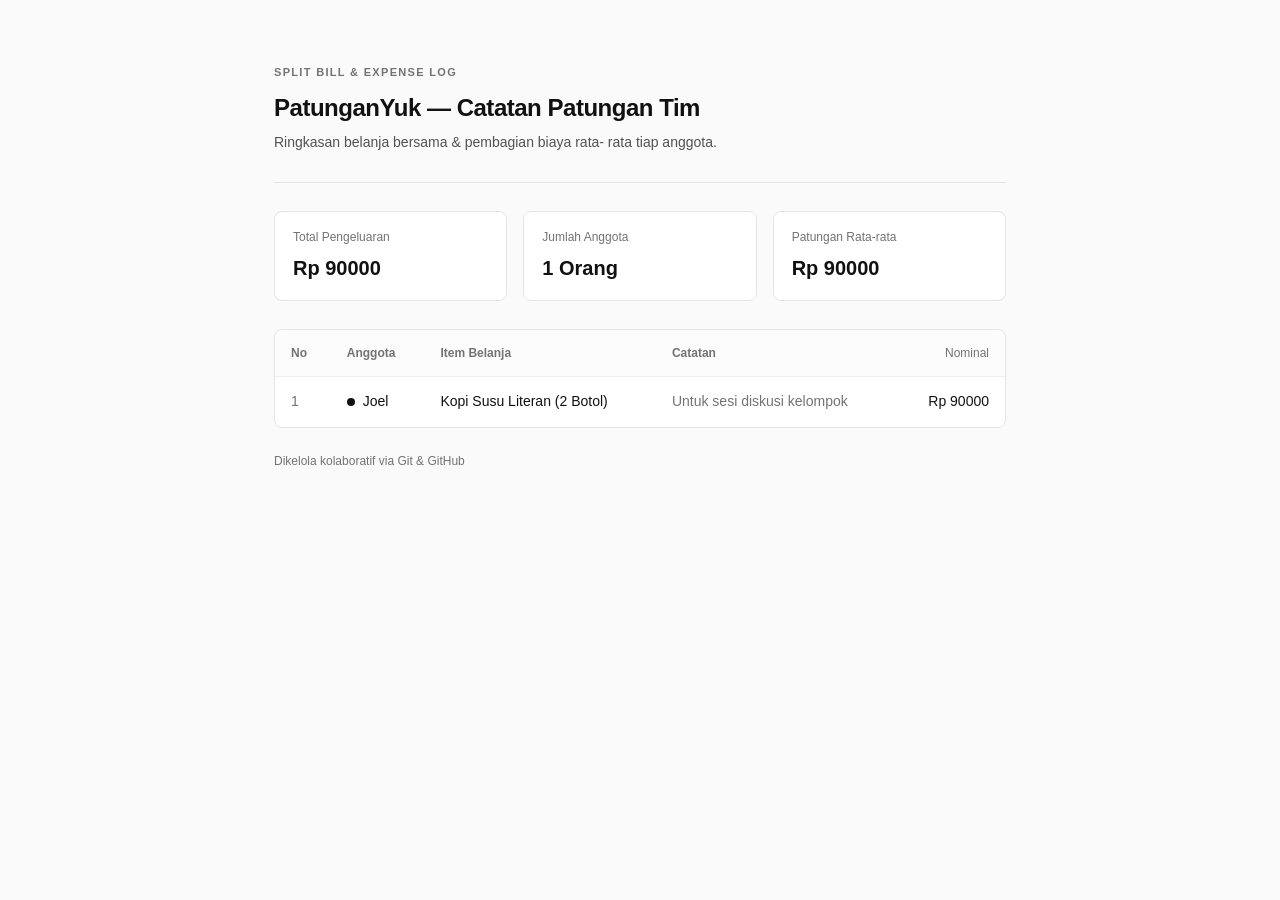
==== index.html @ 784acdf9 "Menambahkan kode dasar PatunganYuk dan transaksi Joel" ====
<!DOCTYPE html>
<html lang="id">
<head>
  <meta charset="UTF-8">
  <meta name="viewport" content="width=device-width, initial-scale=1.0">
  <title>PatunganYuk — Catatan Patungan Tim 7 Orang</title>
  <link rel="stylesheet" href="style.css">
</head>
<body>
  <main class="container">
    <header class="header">
      <div>
        <p class="eyebrow">SPLIT BILL &amp; EXPENSE LOG</p>
        <h1>PatunganYuk — Catatan Patungan Tim</h1>
        <p class="subtitle">Ringkasan belanja bersama &amp; pembagian biaya rata-
rata tiap anggota.</p>
      </div>
    </header>
    <section id="ringkasan" class="summary-grid"></section>
    <section class="table-wrap">
      <table>
        <thead><tr><th>No</th><th>Anggota</th><th>Item Belanja</th>
<th>Catatan</th><th class="num">Nominal</th></tr></thead>
        <tbody id="tabel-belanja"></tbody>
      </table>
    </section>
    <footer class="footer"><span>Dikelola kolaboratif via Git &amp; GitHub</span>
<span id="info-anggota"></span></footer>
  </main>
  <script src="data.js"></script>
  <script src="peserta/joel.js"></script>
  <script src="peserta/irene.js"></script>
  <script src="peserta/tristan.js"></script>
  <script src="peserta/desvita.js"></script>
  <script src="peserta/gicell.js"></script>
  <script src="peserta/michael.js"></script>
  <script src="peserta/alexander.js"></script>
  <script src="app.js"></script>
</body>
</html>
---- style.css ----
*, *::before, *::after {
  box-sizing: border-box;
}
body {
  margin: 0;
  font-family: -apple-system, BlinkMacSystemFont, "Inter", "Segoe UI", sans-serif;
  background: #fafafa;
  color: #111111;
  line-height: 1.55;
}
.container {
  max-width: 780px;
  margin: 64px auto;
  padding: 0 24px;
}
.header {
  display: flex;
  justify-content: space-between;
  align-items: flex-start;
  gap: 24px;
  padding-bottom: 28px;
  border-bottom: 1px solid #e5e5e5;
}
.eyebrow {
  margin: 0 0 8px;
  font-size: 11px;
  letter-spacing: 0.12em;
  color: #737373;
  font-weight: 600;
}
h1 {
  margin: 0 0 6px;
  font-size: 24px;
  font-weight: 600;
  letter-spacing: -0.02em;
}
.subtitle {
  margin: 0;
  font-size: 14px;
  color: #525252;
}
.nav {
  display: flex;
  gap: 16px;
  padding-top: 4px;
}
.nav a {
  text-decoration: none;
  font-size: 13px;
  color: #737373;
  padding-bottom: 4px;
  border-bottom: 1.5px solid transparent;
}
.nav a.active, .nav a:hover {
  color: #111111;
  border-bottom-color: #111111;
}
.summary-grid {
  display: grid;
  grid-template-columns: repeat(3, 1fr);
  gap: 16px;
  margin: 28px 0;
}
.metric {
  background: #ffffff;
  border: 1px solid #e5e5e5;
  border-radius: 8px;
  padding: 16px 18px;
}

.metric-label {
  font-size: 12px;
  color: #737373;
  margin-bottom: 6px;
}
.metric-value {
  font-size: 20px;
  font-weight: 600;
  font-variant-numeric: tabular-nums;
}
.table-wrap {
  background: #ffffff;
  border: 1px solid #e5e5e5;
  border-radius: 8px;
  overflow-x: auto;
}
table {
  width: 100%;
  border-collapse: collapse;
  font-size: 14px;
}
th, td {
  padding: 14px 16px;
  text-align: left;
  border-bottom: 1px solid #efefef;
}
th {
  font-size: 12px;
  font-weight: 600;
  color: #737373;
  background: #fcfcfc;
}
tbody tr:last-child td {
  border-bottom: none;
}
.num {
  text-align: right;
  font-variant-numeric: tabular-nums;
  font-weight: 500;
}
.member {
  display: inline-flex;
  align-items: center;
  gap: 8px;
  font-weight: 500;
}
.dot {
  width: 8px;
  height: 8px;
  border-radius: 50%;
  display: inline-block;
}
.muted {
  color: #737373;
}
.card-about {
  background: #ffffff;
  border: 1px solid #e5e5e5;
  border-radius: 8px;
  padding: 20px 24px;
  margin-top: 24px;
  font-size: 14px;
}
.footer {
  margin-top: 24px;
  display: flex;
  justify-content: space-between;
  font-size: 12px;
  color: #737373;
}
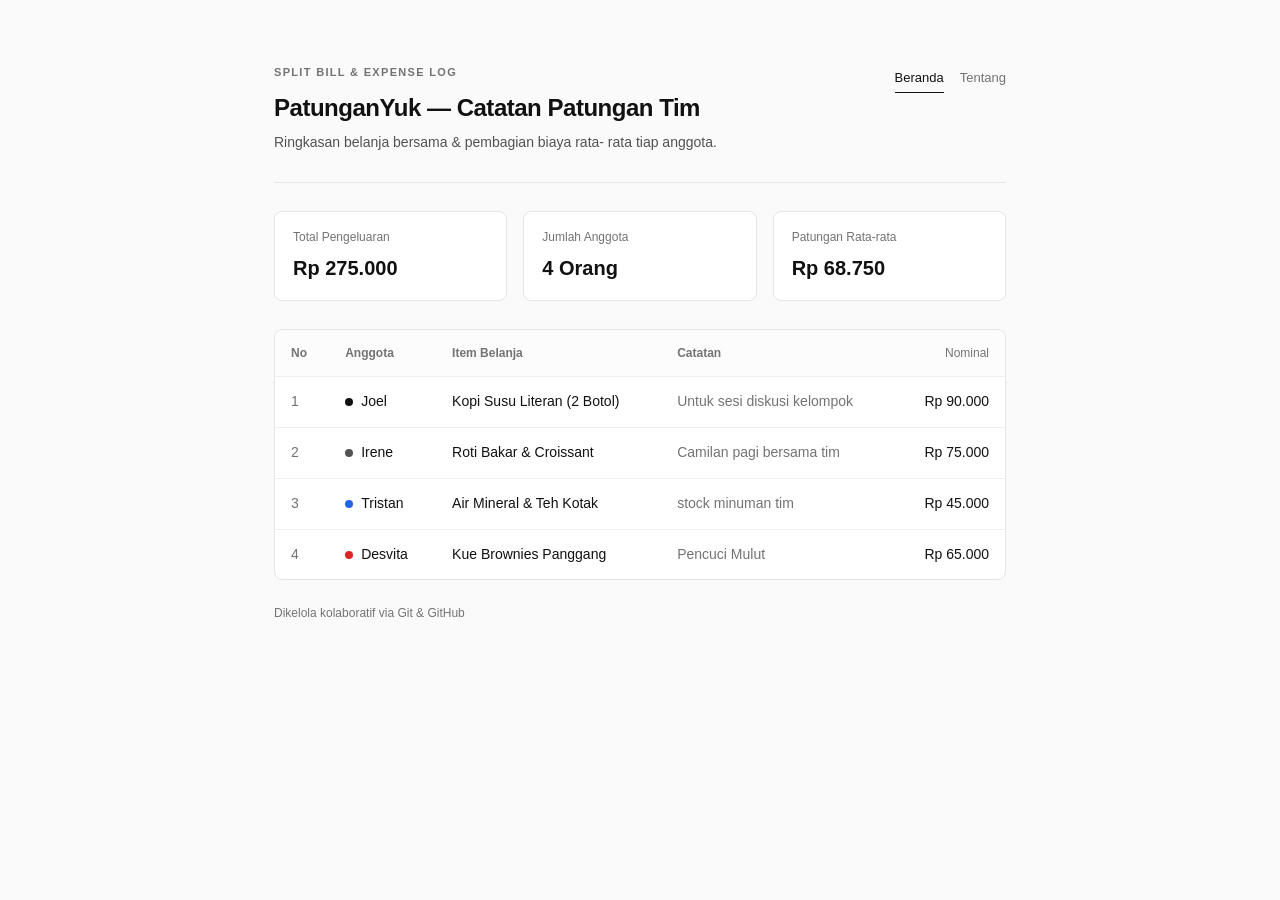
==== commit bdfd0608: "Menambahkan fitur menu navigasi Beranda dan Tentang di index.html" ====
--- a/index.html
+++ b/index.html
@@ -15,6 +15,10 @@
         <p class="subtitle">Ringkasan belanja bersama &amp; pembagian biaya rata-
 rata tiap anggota.</p>
       </div>
+      <nav class="nav">
+<a href="index.html" class="active">Beranda</a>
+<a href="tentang.html">Tentang</a>
+</nav>
     </header>
     <section id="ringkasan" class="summary-grid"></section>
     <section class="table-wrap">
--- a/style.css
+++ b/style.css
@@ -137,4 +137,24 @@
   justify-content: space-between;
   font-size: 12px;
   color: #737373;
+}
+
+tbody tr {
+  transition: background-color 0.15s ease;
+}
+tbody tr:hover {
+  background-color: #f5f5f5;
+}
+
+@media (max-width: 600px) {
+  .container {
+    margin: 32px auto;
+  }
+  .header {
+    flex-direction: column;
+    gap: 12px;
+  }
+  .summary-grid {
+    grid-template-columns: 1fr;
+  }
 }
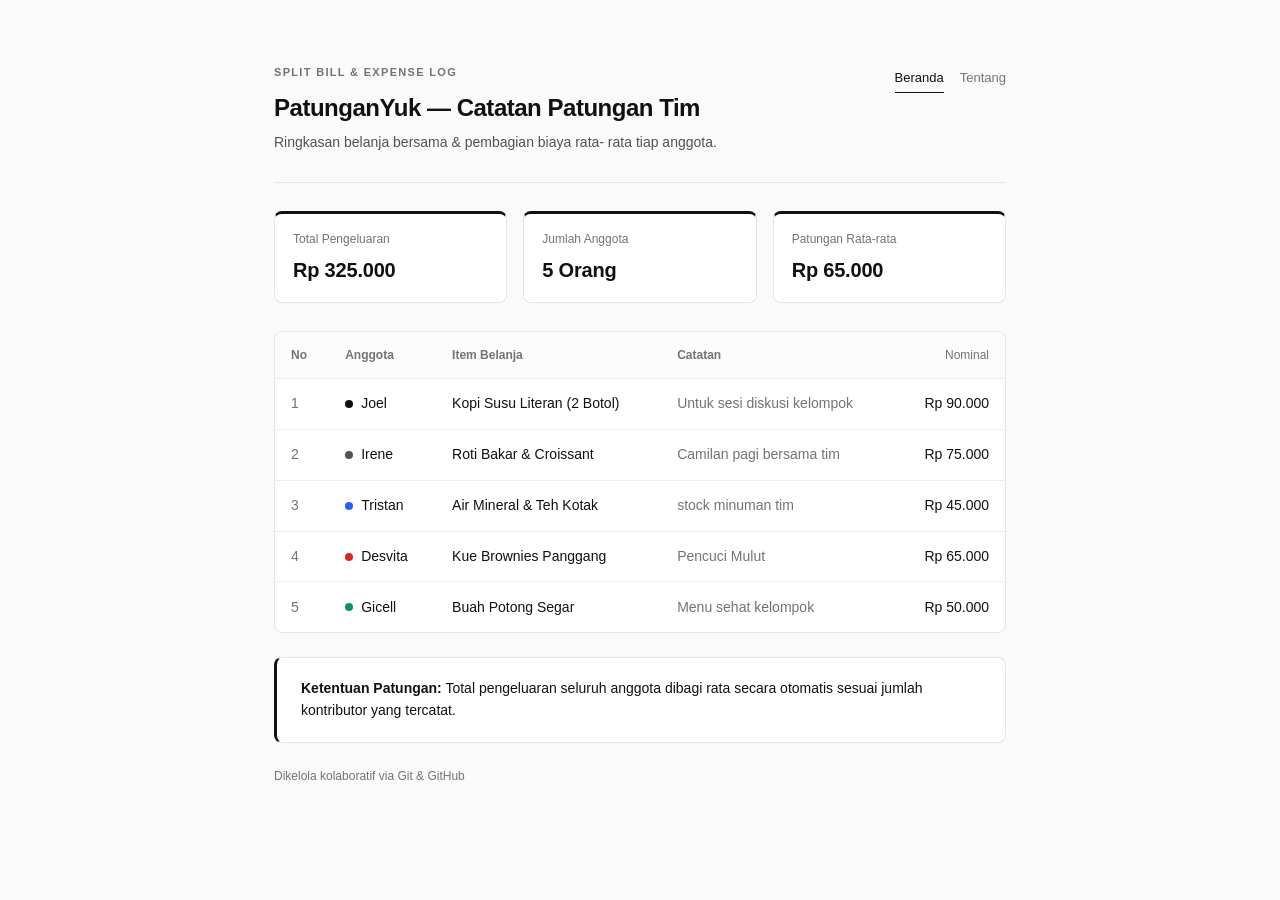
==== commit 52ff7eab: "Menambahkan panel informasi ketentuan patungan di index.html" ====
--- a/index.html
+++ b/index.html
@@ -28,6 +28,9 @@
         <tbody id="tabel-belanja"></tbody>
       </table>
     </section>
+   <section class="card-about">
+  <strong>Ketentuan Patungan:</strong> Total pengeluaran seluruh anggota dibagi rata secara otomatis sesuai jumlah kontributor yang tercatat.
+</section>
     <footer class="footer"><span>Dikelola kolaboratif via Git &amp; GitHub</span>
 <span id="info-anggota"></span></footer>
   </main>
--- a/style.css
+++ b/style.css
@@ -157,4 +157,14 @@
   .summary-grid {
     grid-template-columns: 1fr;
   }
-}+}
+.metric {
+  border-top: 3px solid #111111;
+}
+.metric-value {
+  color: #111111;
+  letter-spacing: -0.01em;
+}
+.card-about {
+  border-left: 3px solid #111111;
+}
